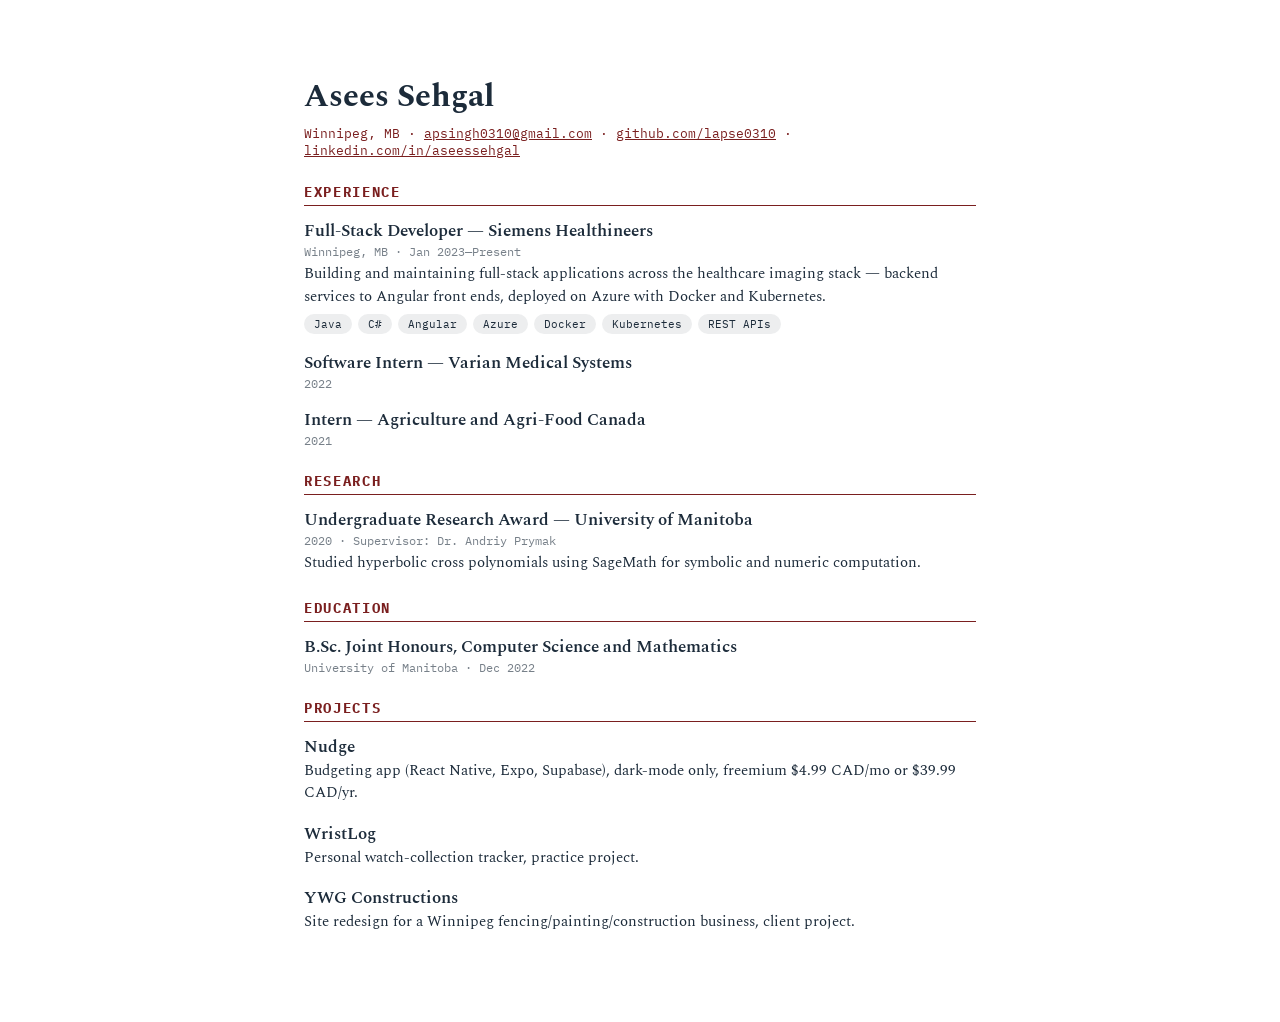
==== resume.html @ 871de4e7 "Add printable resume page" ====
<!DOCTYPE html>
<html lang="en">
<head>
  <meta charset="UTF-8">
  <meta name="viewport" content="width=device-width, initial-scale=1.0">
  <title>Asees Sehgal — Résumé</title>
  <link rel="icon" href="favicon.png">
  <link rel="preconnect" href="https://fonts.googleapis.com">
  <link rel="preconnect" href="https://fonts.gstatic.com" crossorigin>
  <link href="https://fonts.googleapis.com/css2?family=Spectral:wght@400;500;600;700&family=IBM+Plex+Mono:wght@400;500;600&display=swap" rel="stylesheet">
  <style>
    @page { size: letter; margin: 0.75in; }
    * { box-sizing: border-box; margin: 0; padding: 0; }
    body {
      font-family: 'Spectral', serif;
      color: #1c2b3a;
      max-width: 8.5in;
      margin: 0 auto;
      padding: 0.75in;
    }
    h1 { font-size: 32px; font-weight: 700; margin-bottom: 4px; }
    .contact-line {
      font-family: 'IBM Plex Mono', monospace;
      font-size: 13px;
      color: #7a1f1f;
      margin-bottom: 24px;
    }
    .contact-line a { color: inherit; }
    h2 {
      font-family: 'IBM Plex Mono', monospace;
      font-size: 14px;
      letter-spacing: .12em;
      color: #7a1f1f;
      border-bottom: 1.5px solid #7a1f1f;
      padding-bottom: 4px;
      margin: 24px 0 12px;
    }
    .entry { margin-bottom: 16px; }
    .entry-title { font-weight: 600; font-size: 17px; }
    .entry-meta {
      font-family: 'IBM Plex Mono', monospace;
      font-size: 12px;
      color: rgba(28,43,58,.6);
      margin-bottom: 4px;
    }
    .entry-body { font-size: 15px; line-height: 1.5; }
    .chip-row { display: flex; flex-wrap: wrap; gap: 6px; margin-top: 6px; }
    .chip {
      font-family: 'IBM Plex Mono', monospace;
      font-size: 11px;
      background: rgba(28,43,58,.08);
      padding: 3px 10px;
      border-radius: 12px;
    }
    @media print {
      body { padding: 0; }
    }
  </style>
</head>
<body>
  <h1>Asees Sehgal</h1>
  <p class="contact-line">
    Winnipeg, MB · <a href="mailto:apsingh0310@gmail.com">apsingh0310@gmail.com</a> ·
    <a href="https://github.com/lapse0310">github.com/lapse0310</a> ·
    <a href="https://linkedin.com/in/aseessehgal">linkedin.com/in/aseessehgal</a>
  </p>

  <h2>EXPERIENCE</h2>
  <div class="entry">
    <p class="entry-title">Full-Stack Developer — Siemens Healthineers</p>
    <p class="entry-meta">Winnipeg, MB · Jan 2023—Present</p>
    <p class="entry-body">Building and maintaining full-stack applications across the healthcare imaging stack — backend services to Angular front ends, deployed on Azure with Docker and Kubernetes.</p>
    <div class="chip-row">
      <span class="chip">Java</span><span class="chip">C#</span><span class="chip">Angular</span>
      <span class="chip">Azure</span><span class="chip">Docker</span><span class="chip">Kubernetes</span>
      <span class="chip">REST APIs</span>
    </div>
  </div>
  <div class="entry">
    <p class="entry-title">Software Intern — Varian Medical Systems</p>
    <p class="entry-meta">2022</p>
  </div>
  <div class="entry">
    <p class="entry-title">Intern — Agriculture and Agri-Food Canada</p>
    <p class="entry-meta">2021</p>
  </div>

  <h2>RESEARCH</h2>
  <div class="entry">
    <p class="entry-title">Undergraduate Research Award — University of Manitoba</p>
    <p class="entry-meta">2020 · Supervisor: Dr. Andriy Prymak</p>
    <p class="entry-body">Studied hyperbolic cross polynomials using SageMath for symbolic and numeric computation.</p>
  </div>

  <h2>EDUCATION</h2>
  <div class="entry">
    <p class="entry-title">B.Sc. Joint Honours, Computer Science and Mathematics</p>
    <p class="entry-meta">University of Manitoba · Dec 2022</p>
  </div>

  <h2>PROJECTS</h2>
  <div class="entry">
    <p class="entry-title">Nudge</p>
    <p class="entry-body">Budgeting app (React Native, Expo, Supabase), dark-mode only, freemium $4.99 CAD/mo or $39.99 CAD/yr.</p>
  </div>
  <div class="entry">
    <p class="entry-title">WristLog</p>
    <p class="entry-body">Personal watch-collection tracker, practice project.</p>
  </div>
  <div class="entry">
    <p class="entry-title">YWG Constructions</p>
    <p class="entry-body">Site redesign for a Winnipeg fencing/painting/construction business, client project.</p>
  </div>
</body>
</html>
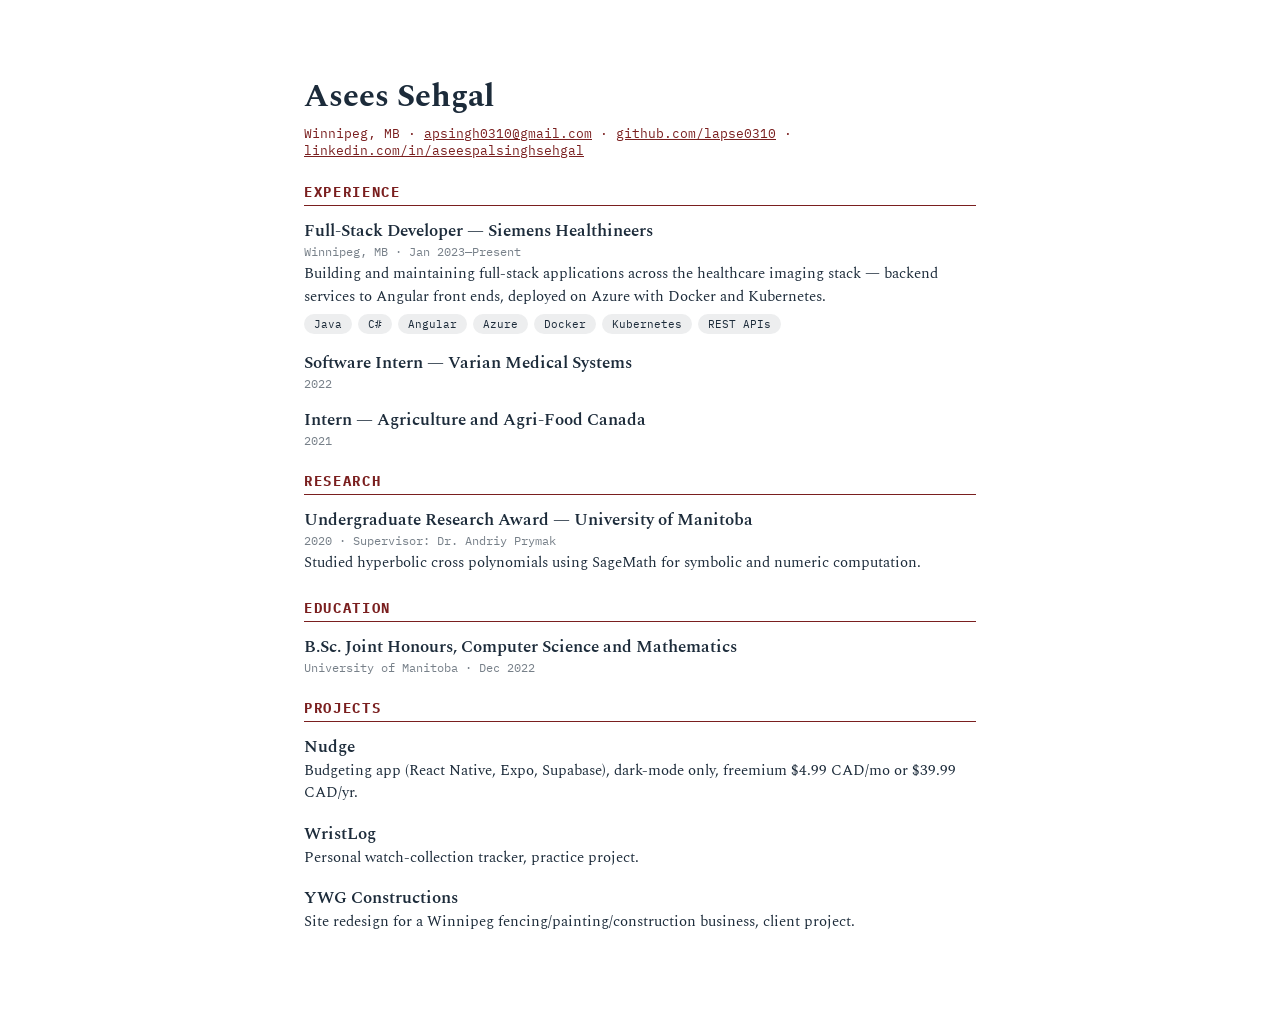
==== commit 7d2057e9: "Sync LinkedIn link, update copy (lattes, DJ still learning), redesign travel card as boarding pass" ====
--- a/resume.html
+++ b/resume.html
@@ -4,7 +4,7 @@
   <meta charset="UTF-8">
   <meta name="viewport" content="width=device-width, initial-scale=1.0">
   <title>Asees Sehgal — Résumé</title>
-  <link rel="icon" href="favicon.png">
+  <link rel="icon" href="favicon.svg" type="image/svg+xml">
   <link rel="preconnect" href="https://fonts.googleapis.com">
   <link rel="preconnect" href="https://fonts.gstatic.com" crossorigin>
   <link href="https://fonts.googleapis.com/css2?family=Spectral:wght@400;500;600;700&family=IBM+Plex+Mono:wght@400;500;600&display=swap" rel="stylesheet">
@@ -62,7 +62,7 @@
   <p class="contact-line">
     Winnipeg, MB · <a href="mailto:apsingh0310@gmail.com">apsingh0310@gmail.com</a> ·
     <a href="https://github.com/lapse0310">github.com/lapse0310</a> ·
-    <a href="https://linkedin.com/in/aseessehgal">linkedin.com/in/aseessehgal</a>
+    <a href="https://linkedin.com/in/aseespalsinghsehgal">linkedin.com/in/aseespalsinghsehgal</a>
   </p>
 
   <h2>EXPERIENCE</h2>
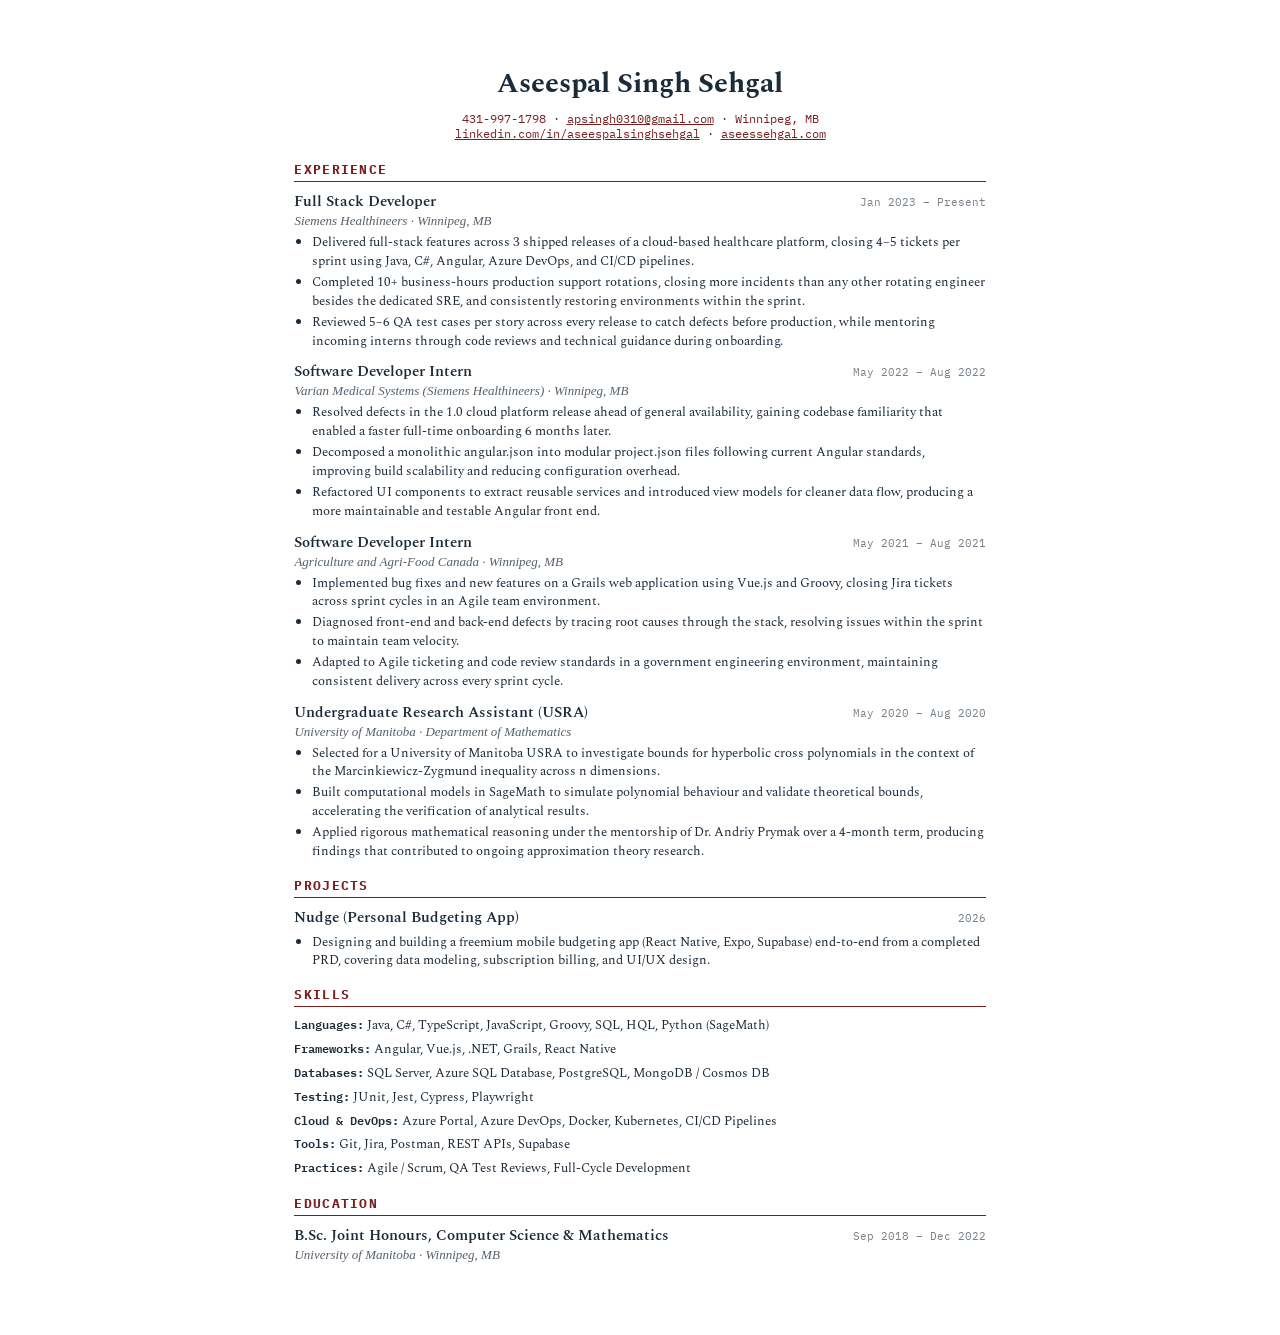
==== commit f0958e8a: "Sync work history, research, and education with latest resume PDF" ====
--- a/resume.html
+++ b/resume.html
@@ -3,54 +3,86 @@
 <head>
   <meta charset="UTF-8">
   <meta name="viewport" content="width=device-width, initial-scale=1.0">
-  <title>Asees Sehgal — Résumé</title>
+  <title>Aseespal Singh Sehgal — Résumé</title>
+  <meta name="description" content="Résumé of Aseespal Singh Sehgal (Asees Sehgal), full-stack developer at Siemens Healthineers, Winnipeg MB.">
+  <link rel="canonical" href="https://www.aseessehgal.com/resume.html">
+  <meta name="robots" content="noindex">
   <link rel="icon" href="favicon.svg" type="image/svg+xml">
   <link rel="preconnect" href="https://fonts.googleapis.com">
   <link rel="preconnect" href="https://fonts.gstatic.com" crossorigin>
   <link href="https://fonts.googleapis.com/css2?family=Spectral:wght@400;500;600;700&family=IBM+Plex+Mono:wght@400;500;600&display=swap" rel="stylesheet">
   <style>
-    @page { size: letter; margin: 0.75in; }
+    @page { size: letter; margin: 0.65in; }
     * { box-sizing: border-box; margin: 0; padding: 0; }
     body {
       font-family: 'Spectral', serif;
       color: #1c2b3a;
       max-width: 8.5in;
       margin: 0 auto;
-      padding: 0.75in;
+      padding: 0.65in;
+      font-size: 14px;
     }
-    h1 { font-size: 32px; font-weight: 700; margin-bottom: 4px; }
+    h1 {
+      font-size: 28px;
+      font-weight: 700;
+      text-align: center;
+      margin-bottom: 6px;
+    }
     .contact-line {
       font-family: 'IBM Plex Mono', monospace;
-      font-size: 13px;
+      font-size: 12px;
       color: #7a1f1f;
-      margin-bottom: 24px;
+      text-align: center;
+      margin-bottom: 20px;
     }
     .contact-line a { color: inherit; }
     h2 {
       font-family: 'IBM Plex Mono', monospace;
-      font-size: 14px;
-      letter-spacing: .12em;
+      font-size: 13px;
+      letter-spacing: .1em;
       color: #7a1f1f;
       border-bottom: 1.5px solid #7a1f1f;
-      padding-bottom: 4px;
-      margin: 24px 0 12px;
+      padding-bottom: 3px;
+      margin: 16px 0 8px;
     }
-    .entry { margin-bottom: 16px; }
-    .entry-title { font-weight: 600; font-size: 17px; }
+    .entry { margin-bottom: 10px; }
+    .entry-header {
+      display: flex;
+      justify-content: space-between;
+      align-items: baseline;
+      gap: 12px;
+    }
+    .entry-title { font-weight: 600; font-size: 15px; }
+    .entry-date {
+      font-family: 'IBM Plex Mono', monospace;
+      font-size: 11px;
+      color: rgba(28,43,58,.6);
+      white-space: nowrap;
+    }
     .entry-meta {
+      font-style: italic;
+      font-size: 13px;
+      color: rgba(28,43,58,.75);
+      margin-bottom: 4px;
+    }
+    .entry ul {
+      margin: 4px 0 0 18px;
+      padding: 0;
+    }
+    .entry li {
+      font-size: 13px;
+      line-height: 1.45;
+      margin-bottom: 2px;
+    }
+    .skills-row {
+      font-size: 13px;
+      line-height: 1.6;
+      margin-bottom: 3px;
+    }
+    .skills-row b {
       font-family: 'IBM Plex Mono', monospace;
       font-size: 12px;
-      color: rgba(28,43,58,.6);
-      margin-bottom: 4px;
-    }
-    .entry-body { font-size: 15px; line-height: 1.5; }
-    .chip-row { display: flex; flex-wrap: wrap; gap: 6px; margin-top: 6px; }
-    .chip {
-      font-family: 'IBM Plex Mono', monospace;
-      font-size: 11px;
-      background: rgba(28,43,58,.08);
-      padding: 3px 10px;
-      border-radius: 12px;
+      font-weight: 600;
     }
     @media print {
       body { padding: 0; }
@@ -58,58 +90,94 @@
   </style>
 </head>
 <body>
-  <h1>Asees Sehgal</h1>
+  <h1>Aseespal Singh Sehgal</h1>
   <p class="contact-line">
-    Winnipeg, MB · <a href="mailto:apsingh0310@gmail.com">apsingh0310@gmail.com</a> ·
-    <a href="https://github.com/lapse0310">github.com/lapse0310</a> ·
-    <a href="https://linkedin.com/in/aseespalsinghsehgal">linkedin.com/in/aseespalsinghsehgal</a>
+    431-997-1798 · <a href="mailto:apsingh0310@gmail.com">apsingh0310@gmail.com</a> · Winnipeg, MB<br>
+    <a href="https://linkedin.com/in/aseespalsinghsehgal">linkedin.com/in/aseespalsinghsehgal</a> ·
+    <a href="https://www.aseessehgal.com">aseessehgal.com</a>
   </p>
 
   <h2>EXPERIENCE</h2>
+
   <div class="entry">
-    <p class="entry-title">Full-Stack Developer — Siemens Healthineers</p>
-    <p class="entry-meta">Winnipeg, MB · Jan 2023—Present</p>
-    <p class="entry-body">Building and maintaining full-stack applications across the healthcare imaging stack — backend services to Angular front ends, deployed on Azure with Docker and Kubernetes.</p>
-    <div class="chip-row">
-      <span class="chip">Java</span><span class="chip">C#</span><span class="chip">Angular</span>
-      <span class="chip">Azure</span><span class="chip">Docker</span><span class="chip">Kubernetes</span>
-      <span class="chip">REST APIs</span>
+    <div class="entry-header">
+      <span class="entry-title">Full Stack Developer</span>
+      <span class="entry-date">Jan 2023 – Present</span>
     </div>
-  </div>
-  <div class="entry">
-    <p class="entry-title">Software Intern — Varian Medical Systems</p>
-    <p class="entry-meta">2022</p>
-  </div>
-  <div class="entry">
-    <p class="entry-title">Intern — Agriculture and Agri-Food Canada</p>
-    <p class="entry-meta">2021</p>
+    <p class="entry-meta">Siemens Healthineers · Winnipeg, MB</p>
+    <ul>
+      <li>Delivered full-stack features across 3 shipped releases of a cloud-based healthcare platform, closing 4–5 tickets per sprint using Java, C#, Angular, Azure DevOps, and CI/CD pipelines.</li>
+      <li>Completed 10+ business-hours production support rotations, closing more incidents than any other rotating engineer besides the dedicated SRE, and consistently restoring environments within the sprint.</li>
+      <li>Reviewed 5–6 QA test cases per story across every release to catch defects before production, while mentoring incoming interns through code reviews and technical guidance during onboarding.</li>
+    </ul>
   </div>
 
-  <h2>RESEARCH</h2>
   <div class="entry">
-    <p class="entry-title">Undergraduate Research Award — University of Manitoba</p>
-    <p class="entry-meta">2020 · Supervisor: Dr. Andriy Prymak</p>
-    <p class="entry-body">Studied hyperbolic cross polynomials using SageMath for symbolic and numeric computation.</p>
+    <div class="entry-header">
+      <span class="entry-title">Software Developer Intern</span>
+      <span class="entry-date">May 2022 – Aug 2022</span>
+    </div>
+    <p class="entry-meta">Varian Medical Systems (Siemens Healthineers) · Winnipeg, MB</p>
+    <ul>
+      <li>Resolved defects in the 1.0 cloud platform release ahead of general availability, gaining codebase familiarity that enabled a faster full-time onboarding 6 months later.</li>
+      <li>Decomposed a monolithic angular.json into modular project.json files following current Angular standards, improving build scalability and reducing configuration overhead.</li>
+      <li>Refactored UI components to extract reusable services and introduced view models for cleaner data flow, producing a more maintainable and testable Angular front end.</li>
+    </ul>
   </div>
 
-  <h2>EDUCATION</h2>
   <div class="entry">
-    <p class="entry-title">B.Sc. Joint Honours, Computer Science and Mathematics</p>
-    <p class="entry-meta">University of Manitoba · Dec 2022</p>
+    <div class="entry-header">
+      <span class="entry-title">Software Developer Intern</span>
+      <span class="entry-date">May 2021 – Aug 2021</span>
+    </div>
+    <p class="entry-meta">Agriculture and Agri-Food Canada · Winnipeg, MB</p>
+    <ul>
+      <li>Implemented bug fixes and new features on a Grails web application using Vue.js and Groovy, closing Jira tickets across sprint cycles in an Agile team environment.</li>
+      <li>Diagnosed front-end and back-end defects by tracing root causes through the stack, resolving issues within the sprint to maintain team velocity.</li>
+      <li>Adapted to Agile ticketing and code review standards in a government engineering environment, maintaining consistent delivery across every sprint cycle.</li>
+    </ul>
+  </div>
+
+  <div class="entry">
+    <div class="entry-header">
+      <span class="entry-title">Undergraduate Research Assistant (USRA)</span>
+      <span class="entry-date">May 2020 – Aug 2020</span>
+    </div>
+    <p class="entry-meta">University of Manitoba · Department of Mathematics</p>
+    <ul>
+      <li>Selected for a University of Manitoba USRA to investigate bounds for hyperbolic cross polynomials in the context of the Marcinkiewicz-Zygmund inequality across n dimensions.</li>
+      <li>Built computational models in SageMath to simulate polynomial behaviour and validate theoretical bounds, accelerating the verification of analytical results.</li>
+      <li>Applied rigorous mathematical reasoning under the mentorship of Dr. Andriy Prymak over a 4-month term, producing findings that contributed to ongoing approximation theory research.</li>
+    </ul>
   </div>
 
   <h2>PROJECTS</h2>
   <div class="entry">
-    <p class="entry-title">Nudge</p>
-    <p class="entry-body">Budgeting app (React Native, Expo, Supabase), dark-mode only, freemium $4.99 CAD/mo or $39.99 CAD/yr.</p>
+    <div class="entry-header">
+      <span class="entry-title">Nudge (Personal Budgeting App)</span>
+      <span class="entry-date">2026</span>
+    </div>
+    <ul>
+      <li>Designing and building a freemium mobile budgeting app (React Native, Expo, Supabase) end-to-end from a completed PRD, covering data modeling, subscription billing, and UI/UX design.</li>
+    </ul>
   </div>
+
+  <h2>SKILLS</h2>
+  <p class="skills-row"><b>Languages:</b> Java, C#, TypeScript, JavaScript, Groovy, SQL, HQL, Python (SageMath)</p>
+  <p class="skills-row"><b>Frameworks:</b> Angular, Vue.js, .NET, Grails, React Native</p>
+  <p class="skills-row"><b>Databases:</b> SQL Server, Azure SQL Database, PostgreSQL, MongoDB / Cosmos DB</p>
+  <p class="skills-row"><b>Testing:</b> JUnit, Jest, Cypress, Playwright</p>
+  <p class="skills-row"><b>Cloud &amp; DevOps:</b> Azure Portal, Azure DevOps, Docker, Kubernetes, CI/CD Pipelines</p>
+  <p class="skills-row"><b>Tools:</b> Git, Jira, Postman, REST APIs, Supabase</p>
+  <p class="skills-row"><b>Practices:</b> Agile / Scrum, QA Test Reviews, Full-Cycle Development</p>
+
+  <h2>EDUCATION</h2>
   <div class="entry">
-    <p class="entry-title">WristLog</p>
-    <p class="entry-body">Personal watch-collection tracker, practice project.</p>
-  </div>
-  <div class="entry">
-    <p class="entry-title">YWG Constructions</p>
-    <p class="entry-body">Site redesign for a Winnipeg fencing/painting/construction business, client project.</p>
+    <div class="entry-header">
+      <span class="entry-title">B.Sc. Joint Honours, Computer Science &amp; Mathematics</span>
+      <span class="entry-date">Sep 2018 – Dec 2022</span>
+    </div>
+    <p class="entry-meta">University of Manitoba · Winnipeg, MB</p>
   </div>
 </body>
 </html>
